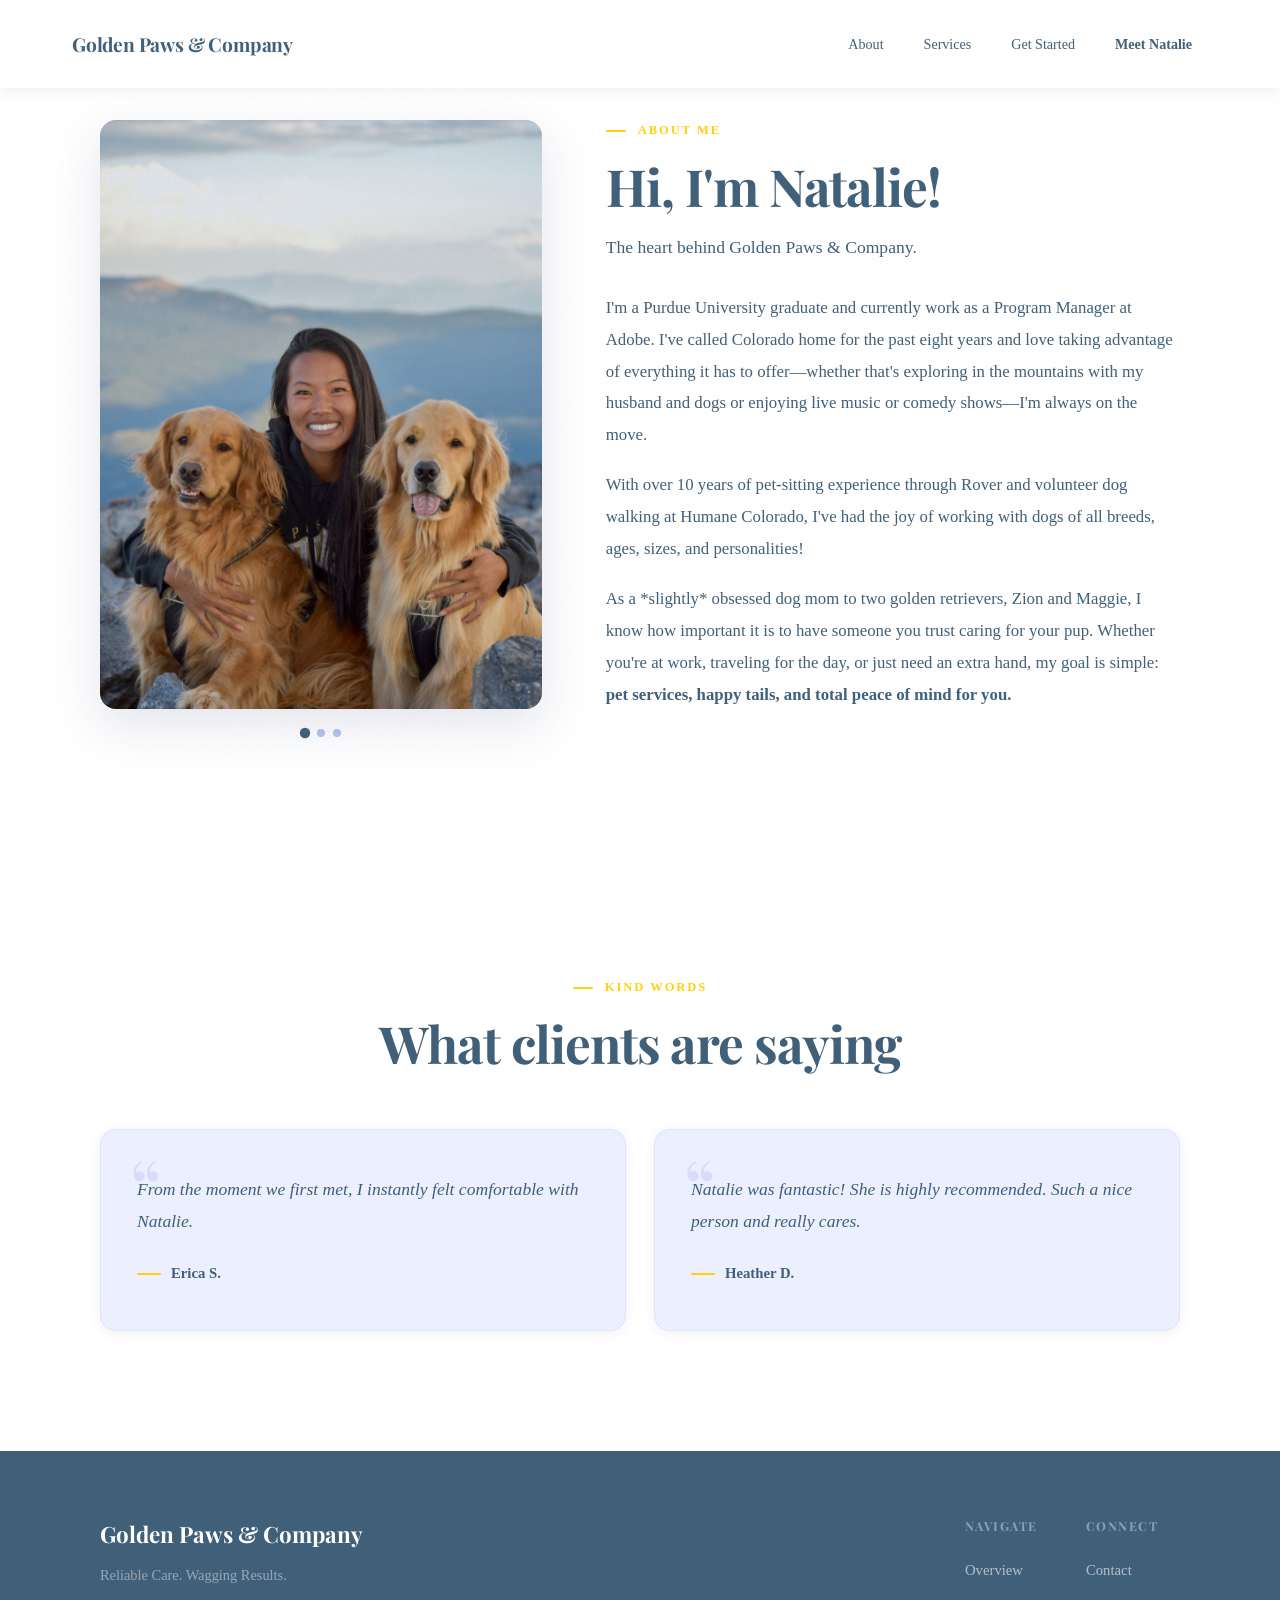
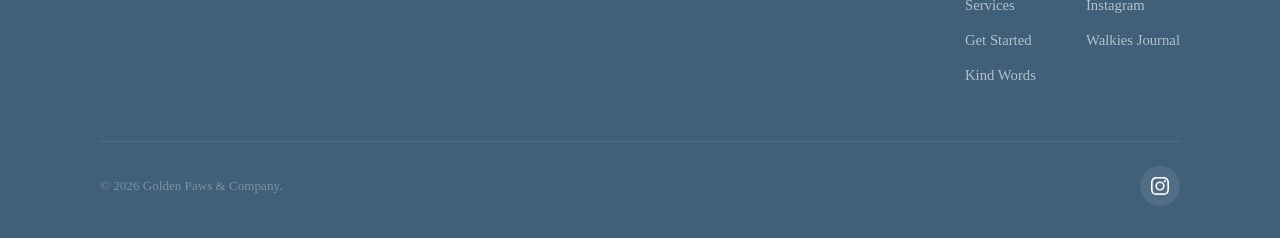
==== about-natalie.html @ aed6948b "first commit" ====
<!DOCTYPE html>
<html lang="en">
<head>
    <meta charset="UTF-8">
    <meta name="viewport" content="width=device-width, initial-scale=1.0">
    <title>About Natalie | Golden Paws & Company</title>
    <meta name="description" content="Meet Natalie Shields — the heart behind Golden Paws & Company.">
    <link rel="preconnect" href="https://fonts.googleapis.com">
    <link rel="preconnect" href="https://fonts.gstatic.com" crossorigin>
    <link href="https://fonts.googleapis.com/css2?family=Playfair+Display:ital,wght@0,400;0,600;0,700;0,800;1,400;1,600&display=swap" rel="stylesheet">
    <style>
         :root {
            --primary: #9AACEC;
            --primary-deep: #8299d9;
            --primary-muted: #B8C4F0;
            --bg: #CCDDFF;
            --bg-light: #E2E7FC;
            --bg-pale: #ECEFFE;
            --accent: #FFD10D;
            --accent-hover: #E6BC00;
            --accent-light: #FFF7CC;
            --green: #FFD10D;
            --green-light: #FFD10D;
            --rare: #F7EDEE;
            --white: #FFFFFF;
            --text: #40607A;
            --text-body: #40607A;
            --text-muted: #40607A;
            --shadow-sm: 0 2px 12px rgba(26,43,95,0.07);
            --shadow-md: 0 8px 32px rgba(26,43,95,0.09);
            --shadow-lg: 0 16px 48px rgba(26,43,95,0.12);
            --shadow-glow: 0 0 60px rgba(143,163,232,0.3);
            --radius: 16px;
            --radius-sm: 12px;
            --radius-xs: 8px;
        }
        *{margin:0;padding:0;box-sizing:border-box}
        h1,h2,h3,h4{font-family:'Playfair Display',serif}
        html{scroll-behavior:smooth;scroll-padding-top:80px}
        body{font-family:'Adobe Clean';color:var(--text-body);background:var(--bg);line-height:1.7;-webkit-font-smoothing:antialiased;overflow-x:hidden}

        body::after{content:'';position:fixed;inset:0;pointer-events:none;z-index:9999;opacity:0.018;background-image:url("data:image/svg+xml,%3Csvg viewBox='0 0 256 256' xmlns='http://www.w3.org/2000/svg'%3E%3Cfilter id='n'%3E%3CfeTurbulence type='fractalNoise' baseFrequency='0.9' numOctaves='4' stitchTiles='stitch'/%3E%3C/filter%3E%3Crect width='100%25' height='100%25' filter='url(%23n)'/%3E%3C/svg%3E")}

        .reveal{opacity:0;transform:translateY(50px);transition:opacity 0.9s cubic-bezier(0.16,1,0.3,1),transform 0.9s cubic-bezier(0.16,1,0.3,1)}
        .reveal.vis{opacity:1;transform:translateY(0)}
        .reveal-left{opacity:0;transform:translateX(-60px);transition:opacity 0.9s cubic-bezier(0.16,1,0.3,1),transform 0.9s cubic-bezier(0.16,1,0.3,1)}
        .reveal-left.vis{opacity:1;transform:translateX(0)}
        .reveal-right{opacity:0;transform:translateX(60px);transition:opacity 0.9s cubic-bezier(0.16,1,0.3,1),transform 0.9s cubic-bezier(0.16,1,0.3,1)}
        .reveal-right.vis{opacity:1;transform:translateX(0)}
        .stagger-1{transition-delay:0.1s}.stagger-2{transition-delay:0.2s}
        @keyframes floatB{0%,100%{transform:translate(0,0)}50%{transform:translate(-20px,-15px)}}

        nav{position:fixed;top:0;width:100%;z-index:100;transition:all 0.4s cubic-bezier(0.16,1,0.3,1);padding:8px 0;background:var(--white);box-shadow:0 2px 12px rgba(26,43,95,0.08)}
        nav.scrolled{background:var(--white);box-shadow:0 2px 12px rgba(26,43,95,0.1);padding:0}
        .nav-inner{max-width:1200px;margin:0 auto;padding:0 32px;display:flex;align-items:center;justify-content:space-between;height:72px}
        .nav-logo{font-family:'Playfair Display',serif;font-weight:700;font-size:1.2rem;color:var(--text);text-decoration:none;letter-spacing:-0.01em}
        .nav-logo span{color:var(--text)}
        .nav-links{display:flex;gap:8px;list-style:none;align-items:center}
        .nav-links a{text-decoration:none;color:var(--text-muted);font-size:0.88rem;font-weight:500;padding:8px 16px;border-radius:50px;transition:all 0.3s}
        .nav-links a:hover{color:var(--text);background:rgba(143,163,232,0.12)}
        .nav-links a.active{color:var(--text);font-weight:600}
        .hamburger{display:none;flex-direction:column;gap:5px;cursor:pointer;padding:8px;background:none;border:none}
        .hamburger span{width:22px;height:2px;background:var(--text);border-radius:2px;transition:all 0.3s}
        .mobile-menu{display:none;position:fixed;top:72px;left:0;right:0;background:var(--white);box-shadow:0 8px 24px rgba(26,43,95,0.1);padding:16px 32px 24px}
        .mobile-menu.open{display:block}
        .mobile-menu a{display:block;padding:14px 0;text-decoration:none;color:var(--text-muted);font-weight:500;font-size:1rem;border-bottom:1px solid rgba(143,163,232,0.15)}
        .mobile-menu a:last-child{border-bottom:none}

        section{padding:120px 32px;position:relative}
        .section-inner{max-width:1080px;margin:0 auto}
        .section-header{margin-bottom:56px}
        .section-header.centered{text-align:center}
        .section-label{font-size:0.78rem;font-weight:700;letter-spacing:0.16em;text-transform:uppercase;color:var(--green);margin-bottom:16px;display:flex;align-items:center;gap:12px}
        .section-header.centered .section-label{justify-content:center}
        .section-label::before{content:'';width:20px;height:2px;background:var(--accent);border-radius:2px}
        .section-title{font-family:'Playfair Display',serif;font-size:clamp(2.2rem,4vw,3.2rem);font-weight:700;color:var(--text);line-height:1.15;letter-spacing:-0.02em}
        .section-sub{font-size:1.1rem;color:var(--text-muted);margin-top:16px;max-width:540px;line-height:1.8}
        .section-header.centered .section-sub{margin-left:auto;margin-right:auto}

        #meet-natalie{background:var(--white)}
        .natalie-layout{display:grid;grid-template-columns:1fr 1.3fr;gap:64px;align-items:start}
        .natalie-carousel{position:relative}
        .carousel-track{position:relative;aspect-ratio:3/4;overflow:hidden;border-radius:var(--radius);box-shadow:var(--shadow-lg)}
        .carousel-track::before{content:'';position:absolute;inset:-12px;background:linear-gradient(135deg,var(--primary-muted),var(--accent-light));border-radius:calc(var(--radius)+8px);z-index:-1;opacity:0.5;transform:rotate(-2deg)}
        .carousel-slide{position:absolute;inset:0;opacity:0;transition:opacity 0.6s ease}
        .carousel-slide.active{opacity:1;position:relative}
        .carousel-slide img{width:100%;height:100%;object-fit:cover;object-position:top}
        .carousel-controls{display:flex;align-items:center;justify-content:center;gap:16px;margin-top:20px}
        .carousel-dots{display:flex;gap:8px;align-items:center}
        .carousel-dot{width:8px;height:8px;border-radius:50%;background:var(--primary-muted);cursor:pointer;transition:all 0.3s;border:none;padding:0}
        .carousel-dot.active{background:var(--text);transform:scale(1.3)}
        .natalie-text-col .section-header{margin-bottom:28px}
        .natalie-bio p{font-size:1.05rem;line-height:1.9;margin-bottom:18px;color:var(--text-body)}
        .natalie-bio strong{color:var(--text);font-weight:600}

        #reviews{background:var(--white)}
        .testimonials-grid{display:grid;grid-template-columns:1fr 1fr;gap:28px;margin-top:56px}
        .testimonial-card{background:var(--bg-pale);padding:44px 36px;border-radius:var(--radius);box-shadow:var(--shadow-sm);position:relative;transition:all 0.4s cubic-bezier(0.16,1,0.3,1);border:1px solid rgba(143,163,232,0.15)}
        .testimonial-card:hover{transform:translateY(-6px);box-shadow:var(--shadow-lg)}
        .quote-mark{font-family:'Playfair Display',serif;font-size:5rem;line-height:1;color:var(--primary-muted);opacity:0.4;position:absolute;top:16px;left:28px}
        .testimonial-text{font-size:1.1rem;line-height:1.8;color:var(--text-body);font-style:italic;margin-bottom:24px;position:relative;z-index:1}
        .testimonial-author{font-weight:700;color:var(--text);font-size:0.92rem;display:flex;align-items:center;gap:10px}
        .testimonial-author::before{content:'';width:24px;height:2px;background:var(--accent);border-radius:2px}

        footer{background:var(--text);color:rgba(255,255,255,0.7);padding:64px 32px 32px}
        .footer-inner{max-width:1080px;margin:0 auto;display:grid;grid-template-columns:1fr auto auto;gap:48px;align-items:start}
        .footer-brand .footer-logo{font-family:'Playfair Display',serif;font-size:1.4rem;font-weight:700;color:var(--white);margin-bottom:10px}
        .footer-brand .footer-logo span{color:var(--white)}
        .footer-brand p{font-size:0.9rem;color:rgba(255,255,255,0.45);max-width:300px;line-height:1.7}
        .footer-nav h4{font-size:0.78rem;font-weight:700;letter-spacing:0.12em;text-transform:uppercase;color:rgba(255,255,255,0.4);margin-bottom:16px}
        .footer-nav a{display:block;color:rgba(255,255,255,0.6);text-decoration:none;font-size:0.92rem;padding:5px 0;transition:color 0.2s}
        .footer-nav a:hover{color:var(--accent)}
        .footer-bottom{max-width:1080px;margin:48px auto 0;padding-top:24px;border-top:1px solid rgba(255,255,255,0.08);display:flex;justify-content:space-between;align-items:center;font-size:0.82rem;color:rgba(255,255,255,0.3)}
        .footer-social{display:flex;gap:12px}
        .footer-social a{width:40px;height:40px;border-radius:50%;background:rgba(255,255,255,0.08);display:flex;align-items:center;justify-content:center;transition:all 0.3s;text-decoration:none}
        .footer-social a:hover{background:var(--accent);transform:translateY(-2px)}

        @media(max-width:900px){
            .natalie-layout{grid-template-columns:1fr}
            .carousel-track{aspect-ratio:4/3;max-width:400px;margin:0 auto}
            .testimonials-grid{grid-template-columns:1fr}
            .footer-inner{grid-template-columns:1fr;gap:32px}
            .footer-bottom{flex-direction:column;gap:16px;text-align:center}
        }
        @media(max-width:768px){
            .nav-links{display:none}
            .hamburger{display:flex}
            section{padding:80px 20px}
        }
    </style>
</head>
<body>

<nav id="navbar">
    <div class="nav-inner">
        <a href="golden-paws (2).html" class="nav-logo">Golden Paws <span>&</span> Company</a>
        <ul class="nav-links">
            <li><a href="golden-paws (2).html#overview">About</a></li>
            <li><a href="golden-paws (2).html#services">Services</a></li>
            <li><a href="golden-paws (2).html#process">Get Started</a></li>
            <li><a href="about-natalie.html" class="active">Meet Natalie</a></li>
        </ul>
        <button class="hamburger" onclick="toggleMenu()" aria-label="Menu">
            <span></span><span></span><span></span>
        </button>
    </div>
    <div class="mobile-menu" id="mobileMenu">
        <a href="golden-paws (2).html#overview" onclick="closeMenu()">About</a>
        <a href="golden-paws (2).html#services" onclick="closeMenu()">Services</a>
        <a href="golden-paws (2).html#process" onclick="closeMenu()">Get Started</a>
        <a href="about-natalie.html" onclick="closeMenu()">Meet Natalie</a>
    </div>
</nav>

<section id="meet-natalie">
    <div class="section-inner">
        <div class="natalie-layout">
            <div class="natalie-carousel reveal-left">
                <div class="carousel-track">
                    <div class="carousel-slide active"><img src="Selfie 1.JPEG" alt="Natalie"></div>
                    <div class="carousel-slide"><img src="Selfie 2.jpg" alt="Natalie"></div>
                    <div class="carousel-slide"><img src="Selfie 3.JPEG" alt="Natalie"></div>
                </div>
                <div class="carousel-controls">
                    <div class="carousel-dots">
                        <button class="carousel-dot active" onclick="goToSlide(0)" aria-label="Slide 1"></button>
                        <button class="carousel-dot" onclick="goToSlide(1)" aria-label="Slide 2"></button>
                        <button class="carousel-dot" onclick="goToSlide(2)" aria-label="Slide 3"></button>
                    </div>
                </div>
            </div>
            <div class="natalie-text-col reveal-right">
                <div class="section-header">
                    <p class="section-label">About Me</p>
                    <h2 class="section-title">Hi, I'm Natalie!</h2>
                    <p class="section-sub">The heart behind Golden Paws &amp; Company.</p>
                </div>
                <div class="natalie-bio">
                    <p>I'm a Purdue University graduate and currently work as a Program Manager at Adobe. I've called Colorado home for the past eight years and love taking advantage of everything it has to offer&mdash;whether that's exploring in the mountains with my husband and dogs or enjoying live music or comedy shows&mdash;I'm always on the move.</p>
                    <p>With over 10 years of pet-sitting experience through Rover and volunteer dog walking at Humane Colorado, I've had the joy of working with dogs of all breeds, ages, sizes, and personalities!</p>
                    <p>As a *slightly* obsessed dog mom to two golden retrievers, Zion and Maggie, I know how important it is to have someone you trust caring for your pup. Whether you're at work, traveling for the day, or just need an extra hand, my goal is simple: <strong>pet services, happy tails, and total peace of mind for you.</strong></p>
                </div>
            </div>
        </div>
    </div>
</section>

<section id="reviews">
    <div class="section-inner">
        <div class="section-header centered reveal">
            <p class="section-label">Kind Words</p>
            <h2 class="section-title">What clients are saying</h2>
        </div>
        <div class="testimonials-grid">
            <div class="testimonial-card reveal stagger-1">
                <span class="quote-mark">&ldquo;</span>
                <p class="testimonial-text">From the moment we first met, I instantly felt comfortable with Natalie.</p>
                <p class="testimonial-author">Erica S.</p>
            </div>
            <div class="testimonial-card reveal stagger-2">
                <span class="quote-mark">&ldquo;</span>
                <p class="testimonial-text">Natalie was fantastic! She is highly recommended. Such a nice person and really cares.</p>
                <p class="testimonial-author">Heather D.</p>
            </div>
        </div>
    </div>
</section>

<footer>
    <div class="footer-inner">
        <div class="footer-brand"><div class="footer-logo">Golden Paws <span>&</span> Company</div><p>Reliable Care. Wagging Results.</p></div>
        <div class="footer-nav"><h4>Navigate</h4><a href="golden-paws (2).html#overview">Overview</a><a href="golden-paws (2).html#services">Services</a><a href="golden-paws (2).html#process">Get Started</a><a href="#reviews">Kind Words</a></div>
        <div class="footer-nav"><h4>Connect</h4><a href="golden-paws (2).html#contact">Contact</a><a href="https://www.instagram.com/goldenpaws_andco" target="_blank" rel="noopener">Instagram</a><a href="https://personalwalkies.com/journal" target="_blank" rel="noopener">Walkies Journal</a></div>
    </div>
    <div class="footer-bottom">
        <span>&copy; 2026 Golden Paws & Company.</span>
        <div class="footer-social"><a href="https://www.instagram.com/goldenpaws_andco" target="_blank" rel="noopener" aria-label="Instagram"><svg width="18" height="18" viewBox="0 0 24 24" fill="white"><path d="M12 2.163c3.204 0 3.584.012 4.85.07 3.252.148 4.771 1.691 4.919 4.919.058 1.265.069 1.645.069 4.849 0 3.205-.012 3.584-.069 4.849-.149 3.225-1.664 4.771-4.919 4.919-1.266.058-1.644.07-4.85.07-3.204 0-3.584-.012-4.849-.07-3.26-.149-4.771-1.699-4.919-4.92-.058-1.265-.07-1.644-.07-4.849 0-3.204.013-3.583.07-4.849.149-3.227 1.664-4.771 4.919-4.919 1.266-.057 1.645-.069 4.849-.069zM12 0C8.741 0 8.333.014 7.053.072 2.695.272.273 2.69.073 7.052.014 8.333 0 8.741 0 12c0 3.259.014 3.668.072 4.948.2 4.358 2.618 6.78 6.98 6.98C8.333 23.986 8.741 24 12 24c3.259 0 3.668-.014 4.948-.072 4.354-.2 6.782-2.618 6.979-6.98.059-1.28.073-1.689.073-4.948 0-3.259-.014-3.667-.072-4.947-.196-4.354-2.617-6.78-6.979-6.98C15.668.014 15.259 0 12 0zm0 5.838a6.162 6.162 0 100 12.324 6.162 6.162 0 000-12.324zM12 16a4 4 0 110-8 4 4 0 010 8zm6.406-11.845a1.44 1.44 0 100 2.881 1.44 1.44 0 000-2.881z"/></svg></a></div>
    </div>
</footer>

<script>
function toggleMenu(){document.getElementById('mobileMenu').classList.toggle('open')}
function closeMenu(){document.getElementById('mobileMenu').classList.remove('open')}
window.addEventListener('scroll',()=>{document.getElementById('navbar').classList.toggle('scrolled',window.scrollY>30)});
const ro=new IntersectionObserver(e=>{e.forEach(n=>{if(n.isIntersecting)n.target.classList.add('vis')})},{threshold:0.08,rootMargin:'0px 0px -60px 0px'});
document.querySelectorAll('.reveal,.reveal-left,.reveal-right').forEach(el=>ro.observe(el));
let carouselIdx=0;
let carouselTimer=null;
function moveCarousel(dir){const slides=document.querySelectorAll('.carousel-slide');const dots=document.querySelectorAll('.carousel-dot');slides[carouselIdx].classList.remove('active');dots[carouselIdx].classList.remove('active');carouselIdx=(carouselIdx+dir+slides.length)%slides.length;slides[carouselIdx].classList.add('active');dots[carouselIdx].classList.add('active')}
function goToSlide(i){const slides=document.querySelectorAll('.carousel-slide');const dots=document.querySelectorAll('.carousel-dot');slides[carouselIdx].classList.remove('active');dots[carouselIdx].classList.remove('active');carouselIdx=i;slides[carouselIdx].classList.add('active');dots[carouselIdx].classList.add('active');clearInterval(carouselTimer);carouselTimer=setInterval(()=>moveCarousel(1),8000)}
carouselTimer=setInterval(()=>moveCarousel(1),8000);
</script>
</body>
</html>
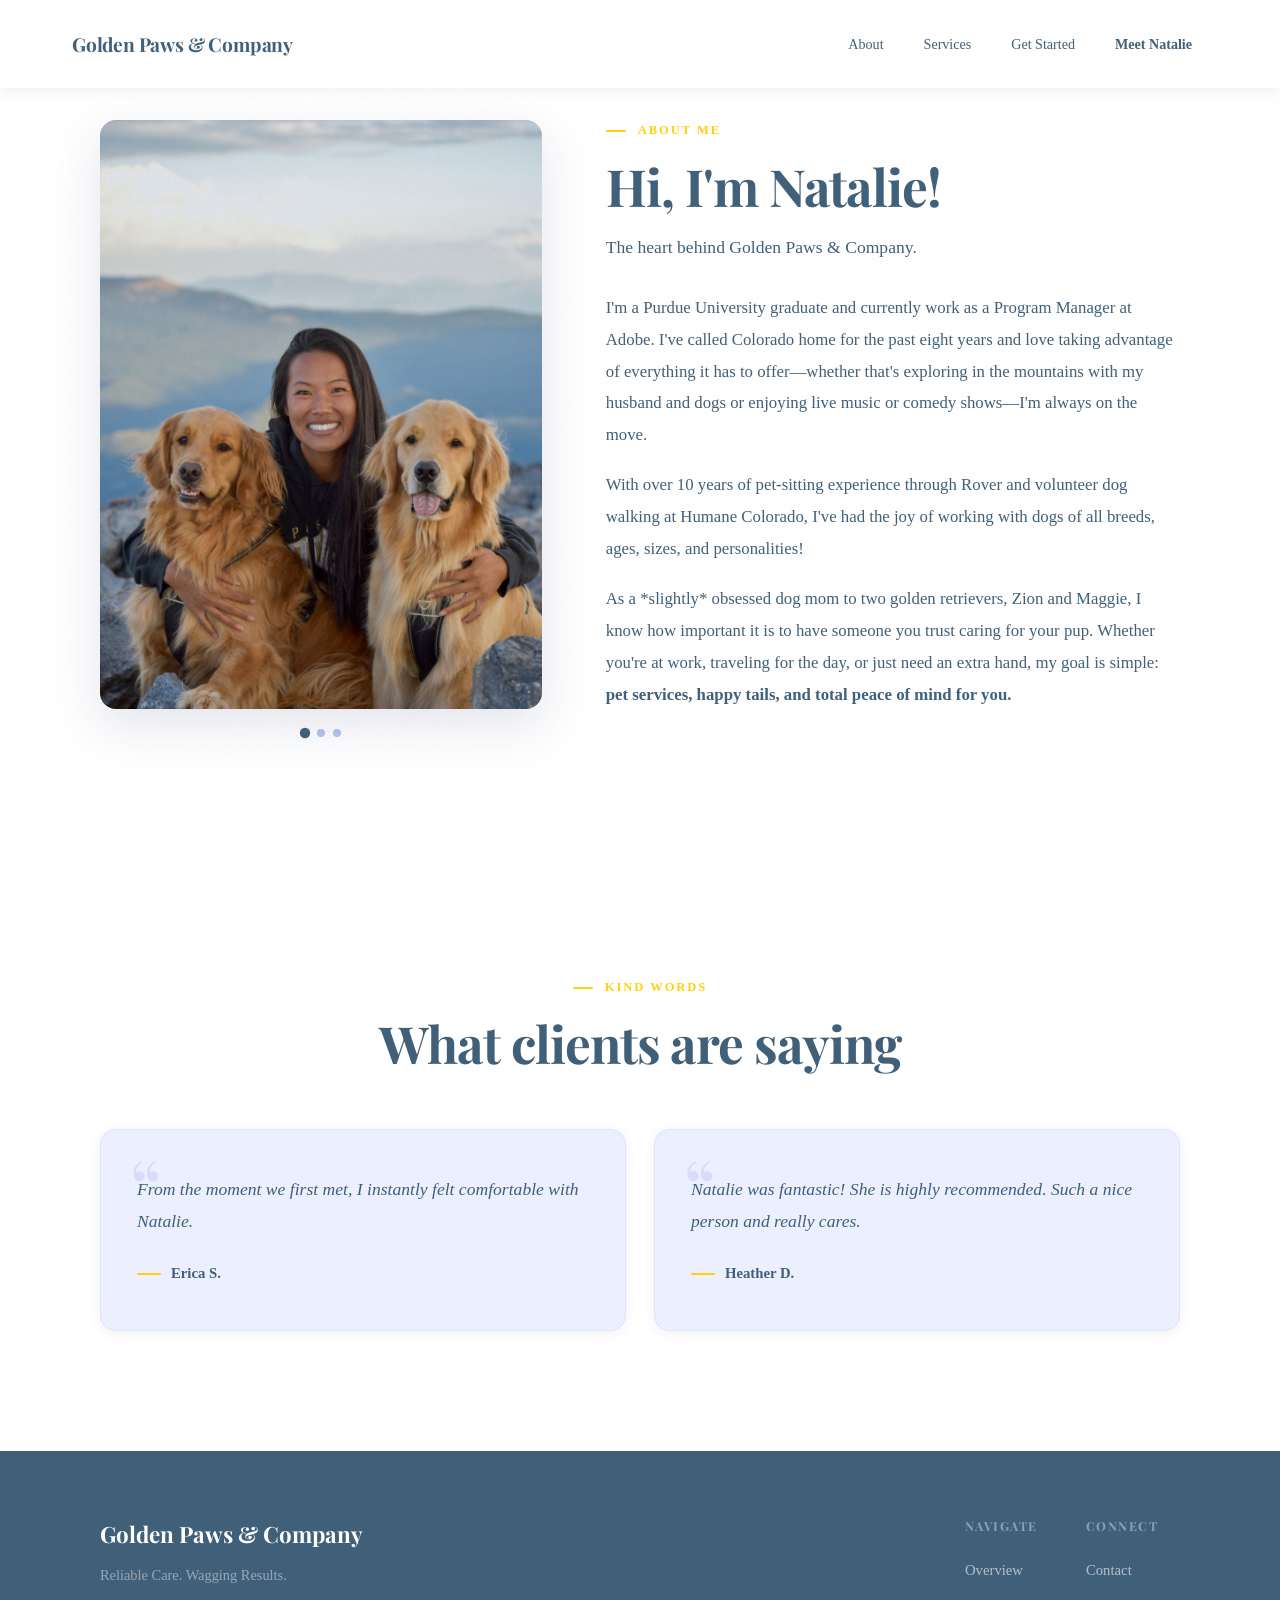
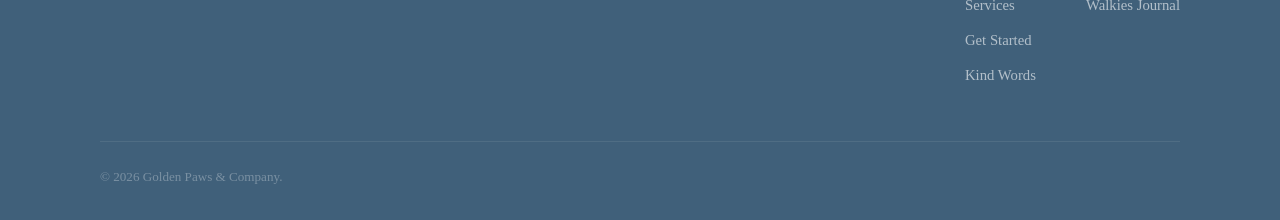
==== commit 99c5e61d: "Remove Instagram from Footer" ====
--- a/about-natalie.html
+++ b/about-natalie.html
@@ -210,11 +210,10 @@
     <div class="footer-inner">
         <div class="footer-brand"><div class="footer-logo">Golden Paws <span>&</span> Company</div><p>Reliable Care. Wagging Results.</p></div>
         <div class="footer-nav"><h4>Navigate</h4><a href="golden-paws (2).html#overview">Overview</a><a href="golden-paws (2).html#services">Services</a><a href="golden-paws (2).html#process">Get Started</a><a href="#reviews">Kind Words</a></div>
-        <div class="footer-nav"><h4>Connect</h4><a href="golden-paws (2).html#contact">Contact</a><a href="https://www.instagram.com/goldenpaws_andco" target="_blank" rel="noopener">Instagram</a><a href="https://personalwalkies.com/journal" target="_blank" rel="noopener">Walkies Journal</a></div>
+        <div class="footer-nav"><h4>Connect</h4><a href="golden-paws (2).html#contact">Contact</a><a href="https://personalwalkies.com/journal" target="_blank" rel="noopener">Walkies Journal</a></div>
     </div>
     <div class="footer-bottom">
         <span>&copy; 2026 Golden Paws & Company.</span>
-        <div class="footer-social"><a href="https://www.instagram.com/goldenpaws_andco" target="_blank" rel="noopener" aria-label="Instagram"><svg width="18" height="18" viewBox="0 0 24 24" fill="white"><path d="M12 2.163c3.204 0 3.584.012 4.85.07 3.252.148 4.771 1.691 4.919 4.919.058 1.265.069 1.645.069 4.849 0 3.205-.012 3.584-.069 4.849-.149 3.225-1.664 4.771-4.919 4.919-1.266.058-1.644.07-4.85.07-3.204 0-3.584-.012-4.849-.07-3.26-.149-4.771-1.699-4.919-4.92-.058-1.265-.07-1.644-.07-4.849 0-3.204.013-3.583.07-4.849.149-3.227 1.664-4.771 4.919-4.919 1.266-.057 1.645-.069 4.849-.069zM12 0C8.741 0 8.333.014 7.053.072 2.695.272.273 2.69.073 7.052.014 8.333 0 8.741 0 12c0 3.259.014 3.668.072 4.948.2 4.358 2.618 6.78 6.98 6.98C8.333 23.986 8.741 24 12 24c3.259 0 3.668-.014 4.948-.072 4.354-.2 6.782-2.618 6.979-6.98.059-1.28.073-1.689.073-4.948 0-3.259-.014-3.667-.072-4.947-.196-4.354-2.617-6.78-6.979-6.98C15.668.014 15.259 0 12 0zm0 5.838a6.162 6.162 0 100 12.324 6.162 6.162 0 000-12.324zM12 16a4 4 0 110-8 4 4 0 010 8zm6.406-11.845a1.44 1.44 0 100 2.881 1.44 1.44 0 000-2.881z"/></svg></a></div>
     </div>
 </footer>
 
